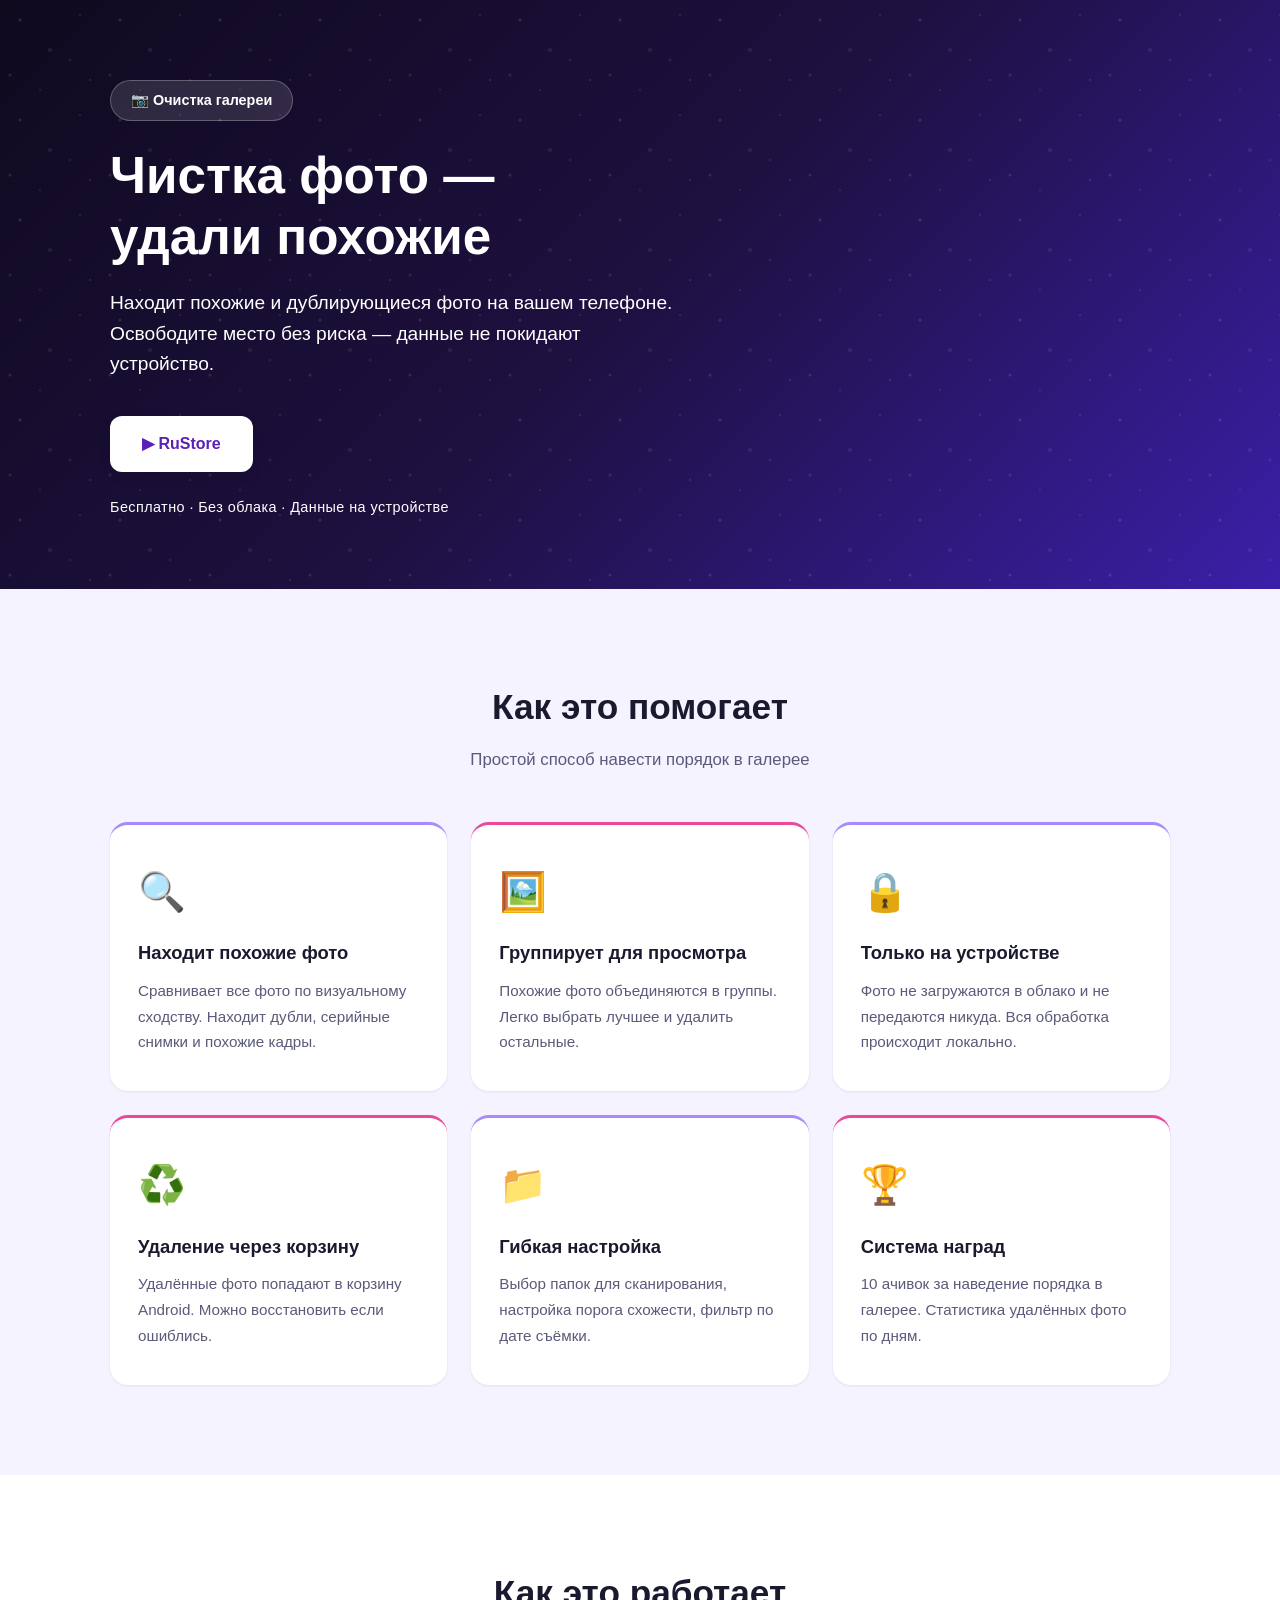
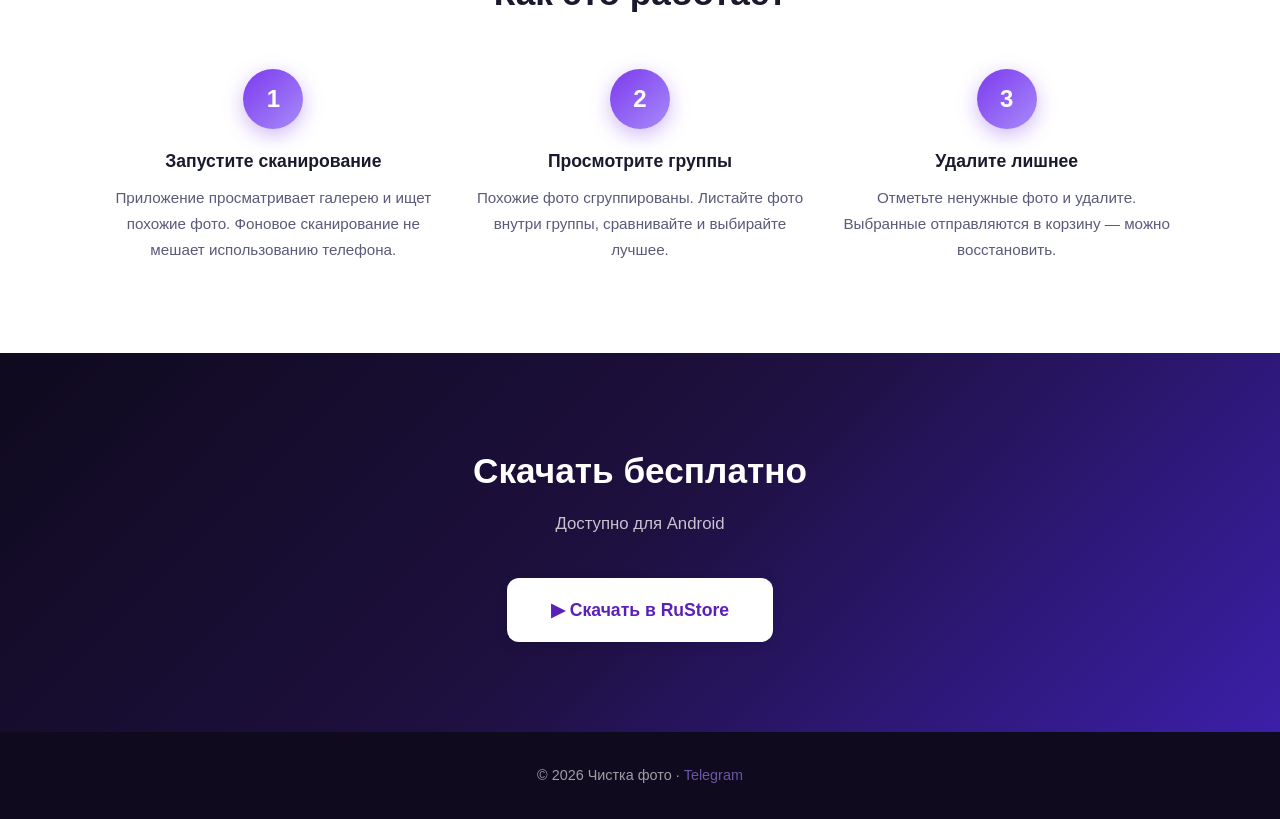
==== index.html @ 0c5952b7 "feat: лендинг Чистка фото — первая версия" ====
<!DOCTYPE html>
<html lang="ru">
<head>
    <meta charset="UTF-8">
    <meta name="viewport" content="width=device-width, initial-scale=1.0">

    <title>Чистка фото — удали похожие · бесплатно для Android</title>
    <meta name="description" content="Приложение для удаления похожих и дублирующихся фото на Android. Находит дубли автоматически, сравнивает по визуальному сходству. Все данные только на устройстве. Скачать в RuStore.">
    <meta name="keywords" content="удалить дубли фото, похожие фото андроид, чистка фото, дубликаты фото, освободить память телефона, приложение для фото">
    <meta name="author" content="AlDtoll">

    <meta property="og:type" content="website">
    <meta property="og:title" content="Чистка фото — удали похожие · бесплатно">
    <meta property="og:description" content="Находит похожие и дублирующиеся фото, предлагает удалить лишнее. Без облака — все данные на устройстве.">
    <meta property="og:site_name" content="Чистка фото">

    <meta name="twitter:card" content="summary">
    <meta name="twitter:title" content="Чистка фото — удали похожие · бесплатно">
    <meta name="twitter:description" content="Удаляй дубли фото без облака. Для Android.">

    <link rel="stylesheet" href="style.css">

    <script type="application/ld+json">
    {
      "@context": "https://schema.org",
      "@type": "MobileApplication",
      "name": "Чистка фото",
      "description": "Приложение для удаления похожих и дублирующихся фото на Android",
      "operatingSystem": "Android",
      "applicationCategory": "UtilitiesApplication",
      "offers": {
        "@type": "Offer",
        "price": "0",
        "priceCurrency": "RUB"
      }
    }
    </script>
</head>
<body>

    <!-- Hero Section -->
    <section class="hero">
        <div class="container">
            <div class="hero-inner">
                <div class="hero-text">
                    <div class="hero-badge">📷 Очистка галереи</div>
                    <h1>Чистка фото —<br>удали похожие</h1>
                    <p class="hero-subtitle">
                        Находит похожие и дублирующиеся фото на вашем телефоне.
                        Освободите место без риска — данные не покидают устройство.
                    </p>
                    <div class="hero-buttons">
                        <a href="https://www.rustore.ru/catalog/app/com.aleknock.photocleaner" class="btn btn-primary" target="_blank">
                            ▶ RuStore
                        </a>
                    </div>
                    <p class="hero-free">Бесплатно · Без облака · Данные на устройстве</p>
                </div>
            </div>
        </div>
    </section>

    <!-- Features Section -->
    <section class="features" id="features">
        <div class="container">
            <h2>Как это помогает</h2>
            <p class="section-subtitle">Простой способ навести порядок в галерее</p>
            <div class="features-grid">
                <div class="feature-card">
                    <div class="feature-icon">🔍</div>
                    <h3>Находит похожие фото</h3>
                    <p>Сравнивает все фото по визуальному сходству. Находит дубли, серийные снимки и похожие кадры.</p>
                </div>
                <div class="feature-card">
                    <div class="feature-icon">🖼️</div>
                    <h3>Группирует для просмотра</h3>
                    <p>Похожие фото объединяются в группы. Легко выбрать лучшее и удалить остальные.</p>
                </div>
                <div class="feature-card">
                    <div class="feature-icon">🔒</div>
                    <h3>Только на устройстве</h3>
                    <p>Фото не загружаются в облако и не передаются никуда. Вся обработка происходит локально.</p>
                </div>
                <div class="feature-card">
                    <div class="feature-icon">♻️</div>
                    <h3>Удаление через корзину</h3>
                    <p>Удалённые фото попадают в корзину Android. Можно восстановить если ошиблись.</p>
                </div>
                <div class="feature-card">
                    <div class="feature-icon">📁</div>
                    <h3>Гибкая настройка</h3>
                    <p>Выбор папок для сканирования, настройка порога схожести, фильтр по дате съёмки.</p>
                </div>
                <div class="feature-card">
                    <div class="feature-icon">🏆</div>
                    <h3>Система наград</h3>
                    <p>10 ачивок за наведение порядка в галерее. Статистика удалённых фото по дням.</p>
                </div>
            </div>
        </div>
    </section>

    <!-- How it works -->
    <section class="how" id="how">
        <div class="container">
            <h2>Как это работает</h2>
            <div class="steps">
                <div class="step">
                    <div class="step-number">1</div>
                    <h3>Запустите сканирование</h3>
                    <p>Приложение просматривает галерею и ищет похожие фото. Фоновое сканирование не мешает использованию телефона.</p>
                </div>
                <div class="step">
                    <div class="step-number">2</div>
                    <h3>Просмотрите группы</h3>
                    <p>Похожие фото сгруппированы. Листайте фото внутри группы, сравнивайте и выбирайте лучшее.</p>
                </div>
                <div class="step">
                    <div class="step-number">3</div>
                    <h3>Удалите лишнее</h3>
                    <p>Отметьте ненужные фото и удалите. Выбранные отправляются в корзину — можно восстановить.</p>
                </div>
            </div>
        </div>
    </section>

    <!-- Download Section -->
    <section class="download" id="download">
        <div class="container">
            <h2>Скачать бесплатно</h2>
            <p class="section-subtitle">Доступно для Android</p>
            <div class="download-buttons">
                <a href="https://www.rustore.ru/catalog/app/com.aleknock.photocleaner" class="btn btn-large btn-primary" target="_blank">
                    ▶ Скачать в RuStore
                </a>
            </div>
        </div>
    </section>

    <!-- Footer -->
    <footer>
        <div class="container">
            <p>© 2026 Чистка фото · <a href="https://t.me/aldtoll" target="_blank">Telegram</a></p>
        </div>
    </footer>

</body>
</html>
---- style.css ----
* {
    margin: 0;
    padding: 0;
    box-sizing: border-box;
}

:root {
    --primary: #7C3AED;
    --primary-dark: #5b21b6;
    --primary-light: #a78bfa;
    --accent: #ec4899;
    --text-dark: #1a1a2e;
    --text-light: #5a5a7a;
    --bg-light: #f5f3ff;
    --bg-white: #ffffff;
    --gradient-hero: linear-gradient(135deg, #0f0a1e 0%, #1e1040 50%, #3b1fa8 100%);
    --gradient-btn: linear-gradient(135deg, #7C3AED 0%, #a78bfa 100%);
    --shadow-sm: 0 1px 3px rgba(0,0,0,0.08);
    --shadow-md: 0 4px 12px rgba(0,0,0,0.1);
    --shadow-lg: 0 10px 30px rgba(0,0,0,0.12);
    --shadow-xl: 0 20px 40px rgba(0,0,0,0.15);
}

html { scroll-behavior: smooth; }

body {
    font-family: -apple-system, BlinkMacSystemFont, 'Segoe UI', Roboto, 'Helvetica Neue', Arial, sans-serif;
    line-height: 1.6;
    color: var(--text-dark);
    background: var(--bg-white);
    overflow-x: hidden;
}

.container {
    max-width: 1100px;
    margin: 0 auto;
    padding: 0 20px;
}

/* ── Hero ─────────────────────────────── */
.hero {
    background: var(--gradient-hero);
    color: white;
    padding: 80px 0 70px;
    position: relative;
    overflow: hidden;
}

.hero-inner {
    display: flex;
    align-items: center;
    gap: 48px;
    justify-content: space-between;
}

.hero-text {
    flex: 1;
    text-align: left;
}

.hero::before {
    content: '';
    position: absolute;
    inset: 0;
    background: url('data:image/svg+xml,<svg width="100" height="100" xmlns="http://www.w3.org/2000/svg"><circle cx="20" cy="20" r="1.5" fill="rgba(255,255,255,0.12)"/><circle cx="80" cy="15" r="1" fill="rgba(255,255,255,0.1)"/><circle cx="50" cy="50" r="2" fill="rgba(255,255,255,0.08)"/><circle cx="10" cy="75" r="1.5" fill="rgba(255,255,255,0.1)"/><circle cx="90" cy="80" r="1" fill="rgba(255,255,255,0.12)"/><circle cx="40" cy="90" r="1" fill="rgba(255,255,255,0.09)"/><circle cx="70" cy="60" r="1.5" fill="rgba(255,255,255,0.07)"/></svg>');
    pointer-events: none;
}

.hero .container { position: relative; z-index: 1; }

.hero-badge {
    display: inline-block;
    background: rgba(255,255,255,0.12);
    border: 1px solid rgba(255,255,255,0.25);
    padding: 8px 20px;
    border-radius: 50px;
    font-size: 0.9rem;
    font-weight: 600;
    margin-bottom: 24px;
    animation: fadeInUp 0.6s ease-out both;
}

.hero h1 {
    font-size: 3.2rem;
    font-weight: 800;
    line-height: 1.2;
    margin-bottom: 20px;
    animation: fadeInUp 0.7s ease-out 0.1s both;
}

.hero-subtitle {
    font-size: 1.2rem;
    opacity: 0.9;
    max-width: 580px;
    margin: 0 0 36px;
    animation: fadeInUp 0.7s ease-out 0.2s both;
}

.hero-buttons {
    display: flex;
    gap: 16px;
    flex-wrap: wrap;
    animation: fadeInUp 0.7s ease-out 0.3s both;
}

.hero-free {
    margin-top: 24px;
    font-size: 0.9rem;
    opacity: 0.65;
    animation: fadeInUp 0.7s ease-out 0.4s both;
    letter-spacing: 0.03em;
}

@keyframes fadeInUp {
    from { opacity: 0; transform: translateY(24px); }
    to   { opacity: 1; transform: translateY(0); }
}

/* ── Buttons ─────────────────────────── */
.btn {
    display: inline-block;
    padding: 15px 32px;
    font-size: 1rem;
    font-weight: 600;
    text-decoration: none;
    border-radius: 12px;
    transition: all 0.25s ease;
    cursor: pointer;
    border: none;
}

.btn-primary {
    background: white;
    color: var(--primary-dark);
    box-shadow: var(--shadow-md);
}

.btn-primary:hover {
    transform: translateY(-2px);
    box-shadow: var(--shadow-lg);
}

.btn-large {
    padding: 18px 44px;
    font-size: 1.1rem;
}

/* ── Features ────────────────────────── */
.features {
    padding: 90px 0;
    background: var(--bg-light);
}

.features h2,
.how h2,
.download h2 {
    text-align: center;
    font-size: 2.2rem;
    font-weight: 800;
    color: var(--text-dark);
    margin-bottom: 12px;
}

.section-subtitle {
    text-align: center;
    color: var(--text-light);
    font-size: 1.05rem;
    margin-bottom: 48px;
}

.features-grid {
    display: grid;
    grid-template-columns: repeat(auto-fit, minmax(290px, 1fr));
    gap: 24px;
    margin-top: 8px;
}

.feature-card {
    background: white;
    padding: 36px 28px;
    border-radius: 18px;
    box-shadow: var(--shadow-sm);
    transition: all 0.3s ease;
    border-top: 3px solid var(--primary-light);
}

.feature-card:nth-child(even) { border-top-color: var(--accent); }

.feature-card:hover {
    transform: translateY(-6px);
    box-shadow: var(--shadow-lg);
}

.feature-icon {
    font-size: 2.4rem;
    display: block;
    margin-bottom: 16px;
}

.feature-card h3 {
    font-size: 1.15rem;
    font-weight: 700;
    margin-bottom: 10px;
    color: var(--text-dark);
}

.feature-card p {
    color: var(--text-light);
    font-size: 0.95rem;
    line-height: 1.7;
}

/* ── How it works ────────────────────── */
.how {
    padding: 90px 0;
    background: white;
}

.steps {
    display: grid;
    grid-template-columns: repeat(auto-fit, minmax(240px, 1fr));
    gap: 40px;
    margin-top: 48px;
}

.step { text-align: center; }

.step-number {
    width: 60px;
    height: 60px;
    background: var(--gradient-btn);
    color: white;
    border-radius: 50%;
    display: flex;
    align-items: center;
    justify-content: center;
    font-size: 1.5rem;
    font-weight: 800;
    margin: 0 auto 18px;
    box-shadow: 0 6px 20px rgba(124, 58, 237, 0.35);
}

.step h3 {
    font-size: 1.1rem;
    font-weight: 700;
    margin-bottom: 10px;
    color: var(--text-dark);
}

.step p {
    color: var(--text-light);
    font-size: 0.95rem;
    line-height: 1.7;
}

/* ── Download ─────────────────────────── */
.download {
    padding: 90px 0;
    background: var(--gradient-hero);
    color: white;
    text-align: center;
}

.download h2 { color: white; }
.download .section-subtitle { color: rgba(255,255,255,0.75); margin-bottom: 40px; }

.download-buttons {
    display: flex;
    gap: 16px;
    justify-content: center;
    flex-wrap: wrap;
}

/* ── Footer ─────────────────────────── */
footer {
    background: #0f0a1e;
    color: white;
    padding: 32px 0;
    text-align: center;
}

footer p {
    opacity: 0.6;
    font-size: 0.9rem;
}

footer a {
    color: var(--primary-light);
    text-decoration: none;
    transition: opacity 0.2s;
}

footer a:hover { opacity: 0.8; text-decoration: underline; }

/* ── Responsive ─────────────────────── */
@media (max-width: 768px) {
    .hero { padding: 60px 0 50px; }
    .hero-inner { flex-direction: column; gap: 28px; text-align: center; }
    .hero-text { text-align: center; }
    .hero h1 { font-size: 2.2rem; }
    .hero-subtitle { font-size: 1.05rem; }
    .hero-buttons { justify-content: center; }

    .features, .how, .download { padding: 60px 0; }
    .features h2, .how h2, .download h2 { font-size: 1.8rem; }
    .features-grid { grid-template-columns: 1fr; }
    .steps { grid-template-columns: 1fr; gap: 28px; }
}

@media (max-width: 480px) {
    .container { padding: 0 16px; }
    .hero h1 { font-size: 1.9rem; }
    .hero-buttons, .download-buttons { flex-direction: column; align-items: center; }
    .btn { width: 100%; max-width: 300px; text-align: center; }
}
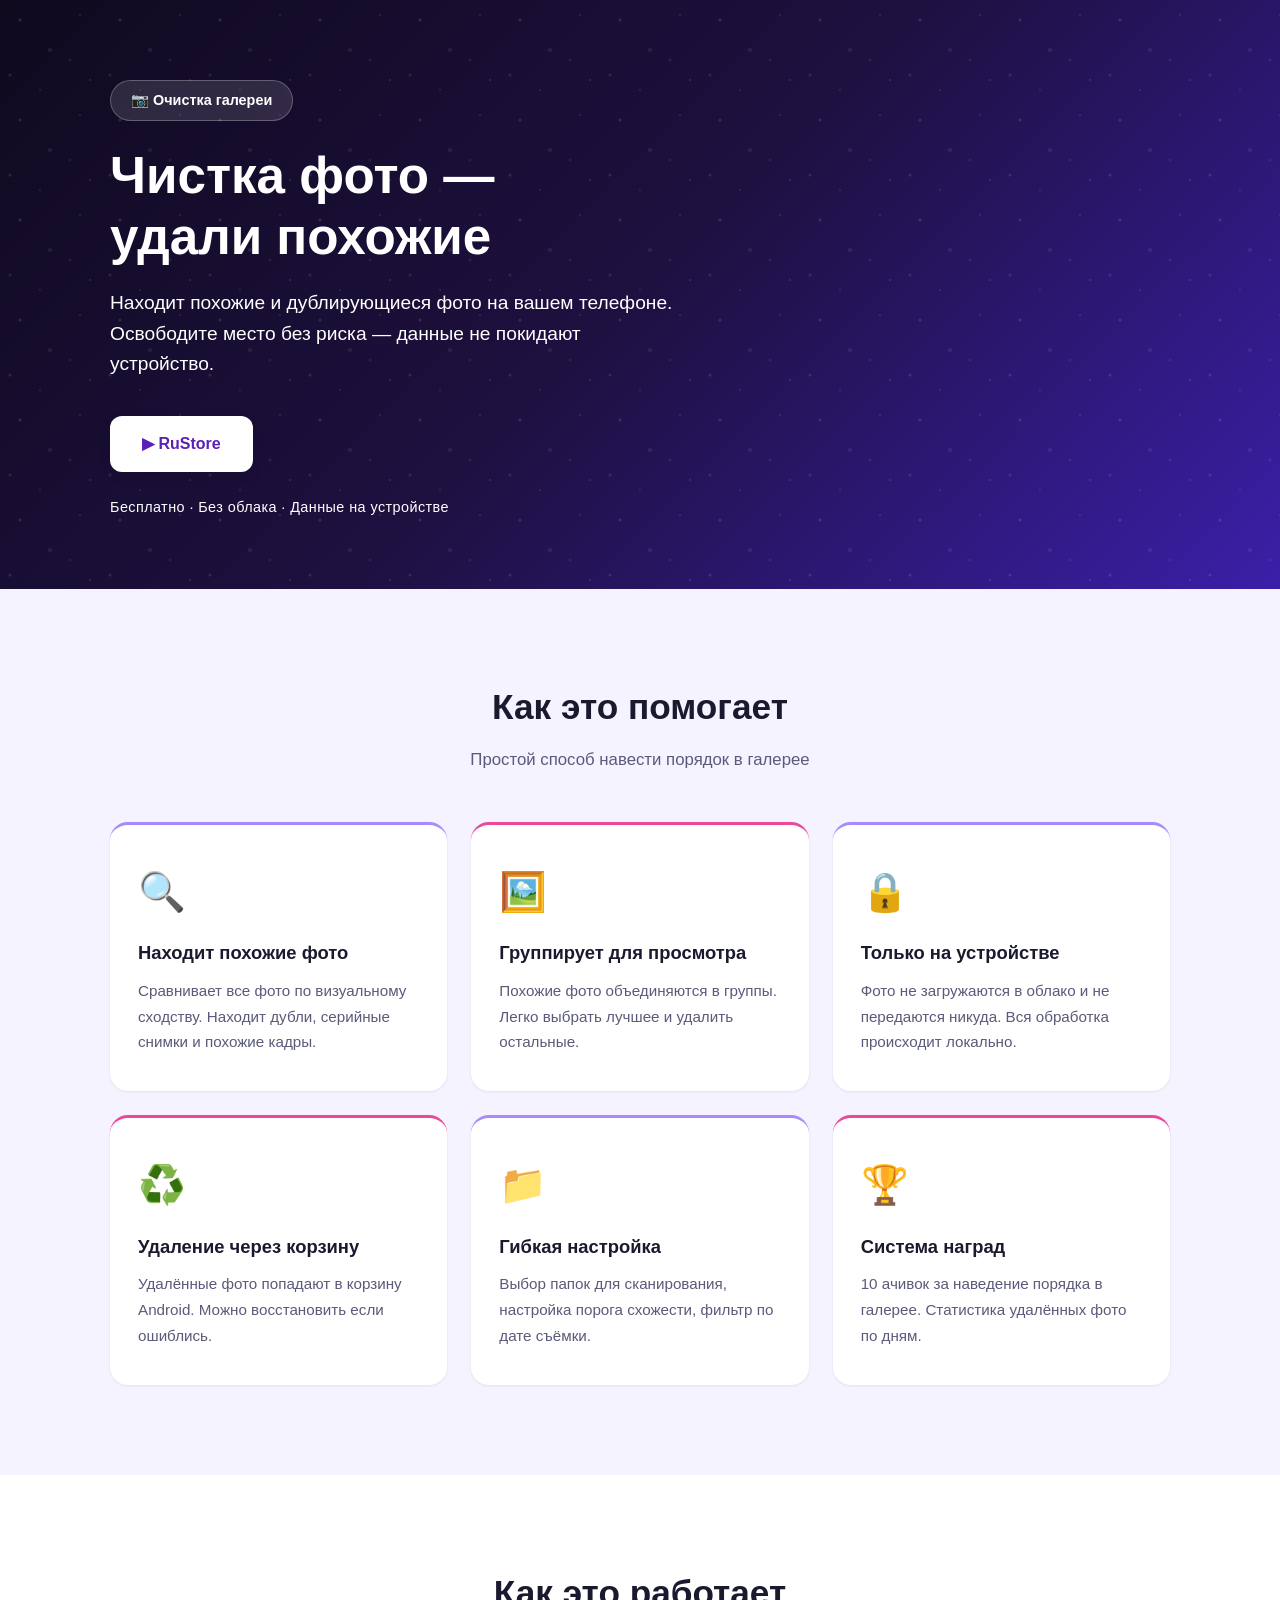
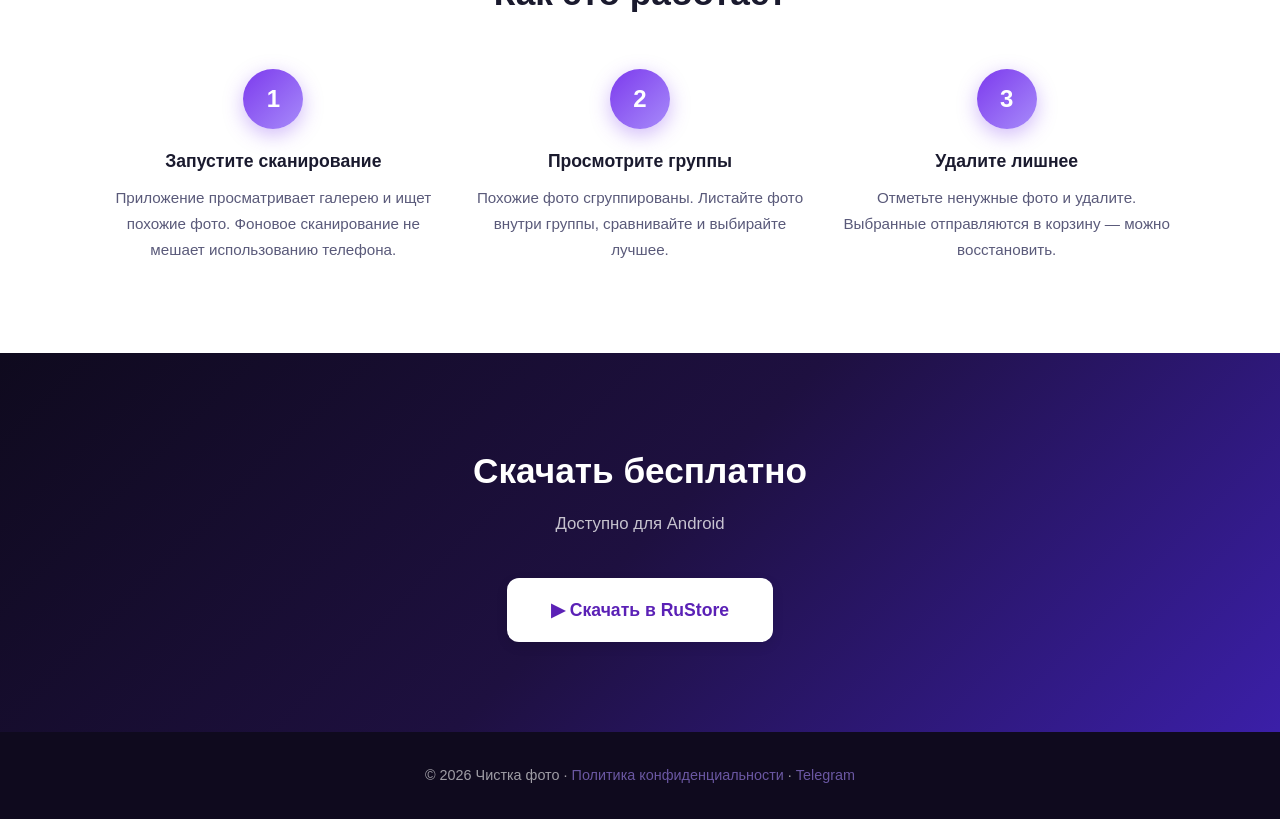
==== commit 530218ac: "feat: политика конфиденциальности + ссылка в footer" ====
--- a/index.html
+++ b/index.html
@@ -140,7 +140,7 @@
     <!-- Footer -->
     <footer>
         <div class="container">
-            <p>© 2026 Чистка фото · <a href="https://t.me/aldtoll" target="_blank">Telegram</a></p>
+            <p>© 2026 Чистка фото · <a href="/privacy.html">Политика конфиденциальности</a> · <a href="https://t.me/aldtoll" target="_blank">Telegram</a></p>
         </div>
     </footer>
 
--- a/style.css
+++ b/style.css
@@ -292,6 +292,108 @@
 
 footer a:hover { opacity: 0.8; text-decoration: underline; }
 
+/* ── Legal pages (privacy, terms) ───── */
+.page-header {
+    background: var(--gradient-hero);
+    color: white;
+    padding: 48px 0 40px;
+}
+
+.page-nav {
+    display: flex;
+    align-items: center;
+    justify-content: space-between;
+    margin-bottom: 32px;
+}
+
+.page-brand {
+    color: white;
+    text-decoration: none;
+    font-weight: 700;
+    font-size: 1.1rem;
+    opacity: 0.9;
+}
+
+.page-brand:hover { opacity: 1; }
+
+.page-back {
+    color: white;
+    text-decoration: none;
+    font-size: 0.95rem;
+    opacity: 0.75;
+    transition: opacity 0.2s;
+}
+
+.page-back:hover { opacity: 1; }
+
+.page-header h1 {
+    font-size: 2.4rem;
+    font-weight: 800;
+    margin-bottom: 10px;
+}
+
+.page-meta {
+    font-size: 0.9rem;
+    opacity: 0.6;
+}
+
+.legal-main {
+    background: var(--bg-light);
+    padding: 60px 0 80px;
+    min-height: 60vh;
+}
+
+.legal-card {
+    background: white;
+    border-radius: 18px;
+    padding: 48px 52px;
+    box-shadow: var(--shadow-md);
+    max-width: 820px;
+    margin: 0 auto;
+}
+
+.legal-card h2 {
+    font-size: 1.3rem;
+    font-weight: 700;
+    color: var(--text-dark);
+    margin: 36px 0 12px;
+}
+
+.legal-card h2:first-child { margin-top: 0; }
+
+.legal-card p {
+    color: var(--text-light);
+    font-size: 0.97rem;
+    line-height: 1.75;
+    margin-bottom: 12px;
+}
+
+.legal-card ul {
+    color: var(--text-light);
+    font-size: 0.97rem;
+    line-height: 1.75;
+    padding-left: 24px;
+    margin-bottom: 12px;
+}
+
+.legal-card ul li { margin-bottom: 6px; }
+
+.legal-card strong { color: var(--text-dark); }
+
+.legal-card a {
+    color: var(--primary);
+    text-decoration: none;
+}
+
+.legal-card a:hover { text-decoration: underline; }
+
+@media (max-width: 768px) {
+    .page-header { padding: 36px 0 32px; }
+    .page-header h1 { font-size: 1.8rem; }
+    .legal-main { padding: 40px 0 60px; }
+    .legal-card { padding: 32px 24px; }
+}
+
 /* ── Responsive ─────────────────────── */
 @media (max-width: 768px) {
     .hero { padding: 60px 0 50px; }
